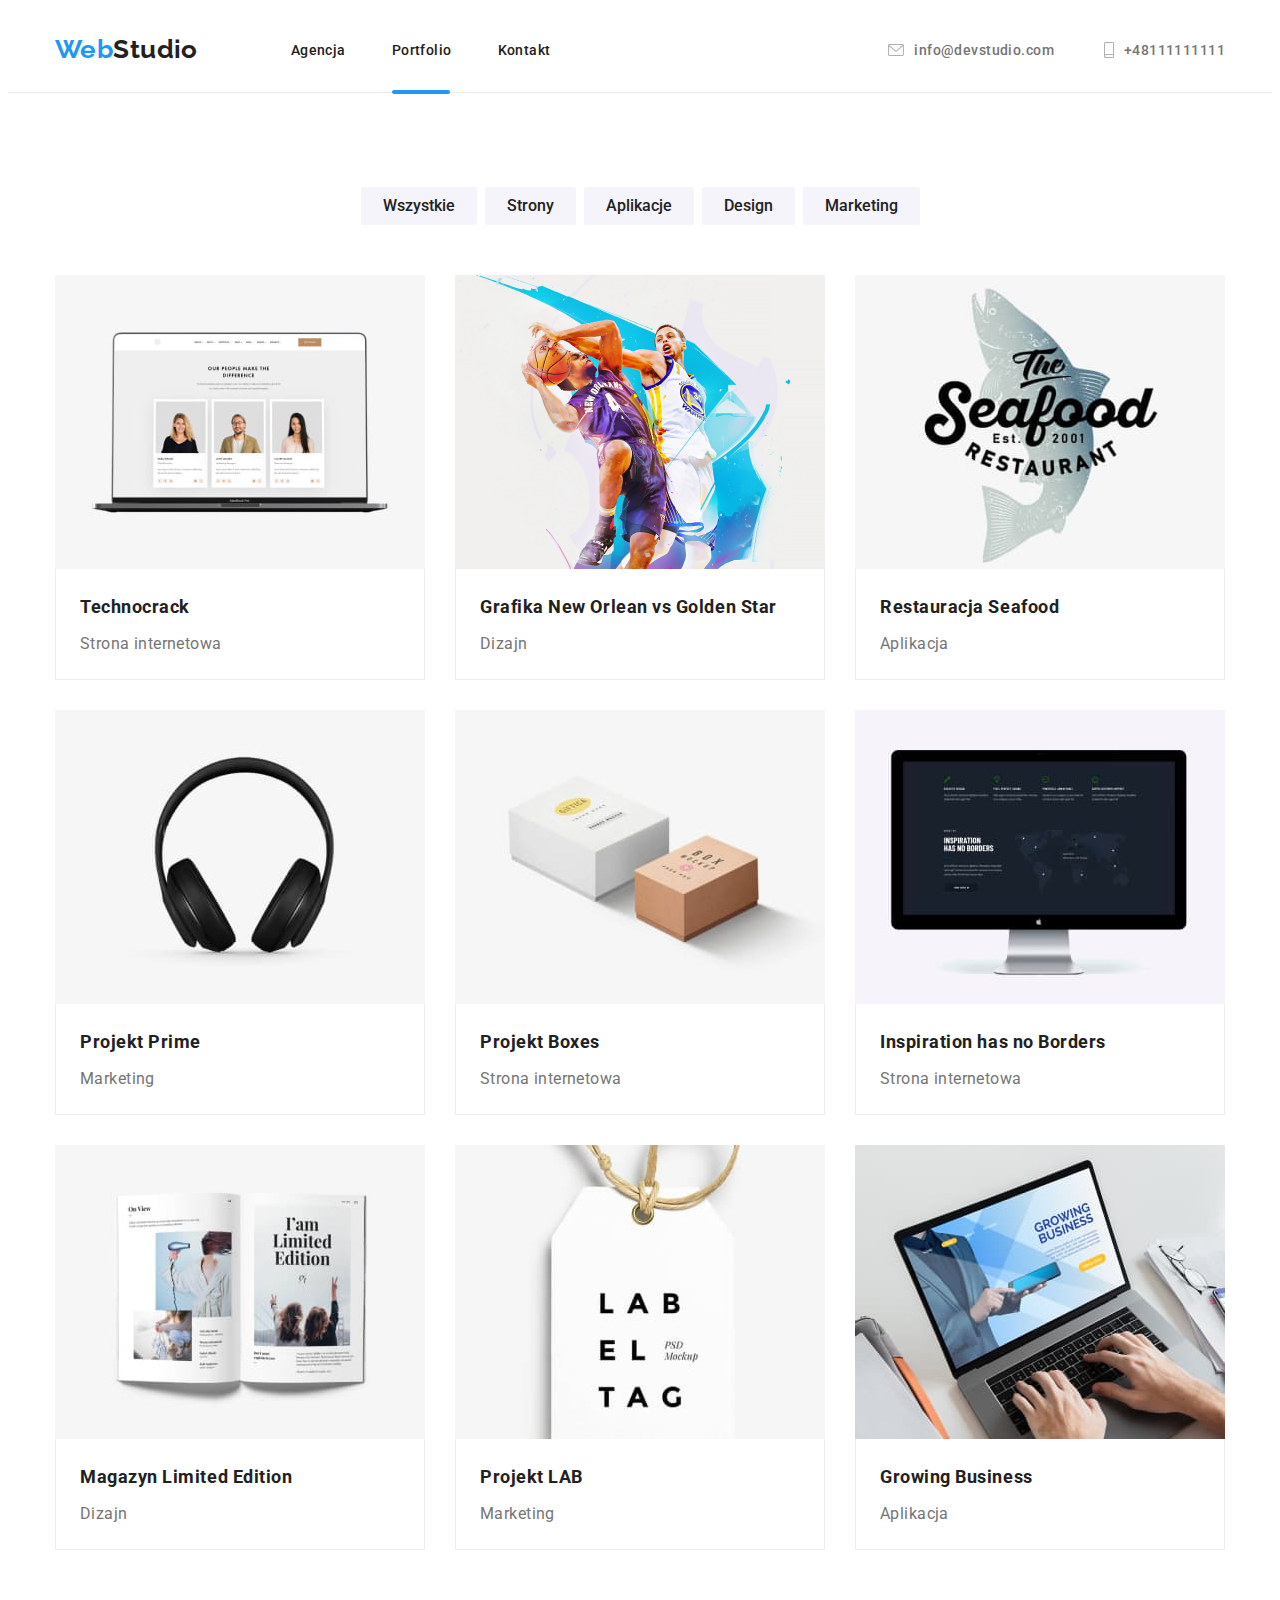
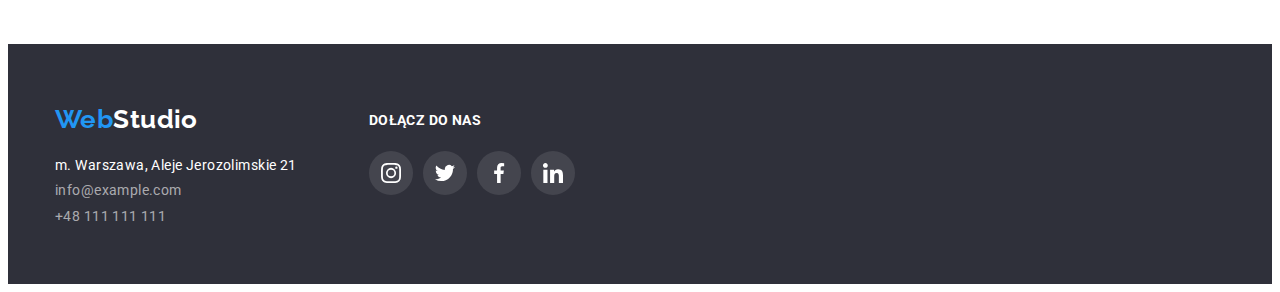
==== portfolio.html @ 508abc3a "added previous repository" ====
<!DOCTYPE html>
<html lang="en">
  <head>
    <link
      rel="stylesheet"
      href="https://cdnjs.cloudflare.com/ajax/libs/modern-normalize/1.1.0/modern-normalize.min.css"
      integrity="sha512-wpPYUAdjBVSE4KJnH1VR1HeZfpl1ub8YT/NKx4PuQ5NmX2tKuGu6U/JRp5y+Y8XG2tV+wKQpNHVUX03MfMFn9Q=="
      crossorigin="anonymous"
      referrerpolicy="no-referrer"
    />
    <link rel="preconnect" href="https://fonts.googleapis.com" />
    <link rel="preconnect" href="https://fonts.gstatic.com" crossorigin />
    <link
      href="https://fonts.googleapis.com/css2?family=Raleway:wght@700&family=Roboto:wght@400;500;700;900&display=swap"
      rel="stylesheet"
    />
    <meta charset="UTF-8" />
    <meta http-equiv="X-UA-Compatible" content="IE=edge" />
    <meta name="viewport" content="width=device-width, initial-scale=1.0" />
    <title>Portfolio</title>
    <link rel="stylesheet" href="css/styles.css" />
  </head>
  <body>
    <header>
      <section class="header">
        <div class="container header-container">
          <nav class="header_nav">
            <a href="index.html" class="header_logo"
              ><span class="logo_first_part">Web</span>Studio</a
            >
            <ul class="header_menu_list">
              <li class="header_menu_item">
                <a href="index.html" class="header_menu_link">Agencja</a>
              </li>
              <li class="header_menu_item">
                <a
                  href="portfolio.html"
                  class="header_menu_link is-activeB is-active"
                  >Portfolio</a
                >
              </li>
              <li class="header_menu_item">
                <a href="" class="header_menu_link">Kontakt</a>
              </li>
            </ul>
          </nav>
          <ul class="header_contact_list">
            <li class="header_contact_item">
              <a href="mailto:info@devstudio.com" class="header_contact_link">
                <svg class="icon header-icon" width="16" height="12">
                  <use href="./images/icon.svg#icon-envelope"></use>
                </svg>
                info@devstudio.com
              </a>
            </li>
            <li class="header_contact_item">
              <a href="tel:+48111111111" class="header_contact_link">
                <svg class="icon header-icon" width="10" height="16">
                  <use href="./images/icon.svg#icon-smartphone"></use>
                </svg>
                +48111111111
              </a>
            </li>
          </ul>
        </div>
      </section>
    </header>

    <main>
      <section class="portfolio-filters section">
        <div class="container footer-container">
          <ul class="filters_list">
            <li class="filters_item">
              <button class="filters_button" type="button">Wszystkie</button>
            </li>
            <li class="filters_item">
              <button class="filters_button" type="button">Strony</button>
            </li>
            <li class="filters_item">
              <button class="filters_button" type="button">Aplikacje</button>
            </li>
            <li class="filters_item">
              <button class="filters_button" type="button">Design</button>
            </li>
            <li class="filters_item">
              <button class="filters_button" type="button">Marketing</button>
            </li>
          </ul>

          <ul class="portfolio_list">
            <li class="portfolio_item">
              <div class="overlay">
                <p class="portfolio_overlay_text">
                  Technocrack jest popularną platformą wykorzystywaną do
                  rozpowszechniania koronawirusa. Firmy wykorzystują tę
                  platformę do celów szpiegowskich i ataków na niezabezpieczone
                  serwery konkurencji
                </p>
              </div>
              <img
                src="images/technocrack.jpg"
                alt=" Strona intermetowa technocrack"
                width="370"
                height="294"
              />
              <figcaption class="portfolio_figcaption">
                <h3 class="portfolio_tittle">Technocrack</h3>
                <p class="portfolio_text">Strona internetowa</p>
              </figcaption>
            </li>
            <li class="portfolio_item">
              <div class="overlay">
                <p class="portfolio_overlay_text">
                  Technocrack jest popularną platformą wykorzystywaną do
                  rozpowszechniania koronawirusa. Firmy wykorzystują tę
                  platformę do celów szpiegowskich i ataków na niezabezpieczone
                  serwery konkurencji
                </p>
              </div>
              <img
                src="images/neworleanvsgoldenstar.jpg"
                alt="Grafika New Orlean vs Golden Stare"
                width="370"
                height="294"
              />
              <figcaption class="portfolio_figcaption">
                <h3 class="portfolio_tittle">
                  Grafika New Orlean vs Golden Star
                </h3>
                <p class="portfolio_text">Dizajn</p>
              </figcaption>
            </li>
            <li class="portfolio_item">
              <div class="overlay">
                <p class="portfolio_overlay_text">
                  Technocrack jest popularną platformą wykorzystywaną do
                  rozpowszechniania koronawirusa. Firmy wykorzystują tę
                  platformę do celów szpiegowskich i ataków na niezabezpieczone
                  serwery konkurencji
                </p>
              </div>
              <img
                src="images/seafoodrest.jpg"
                alt="Restauracja Seafood"
                width="370"
                height="294"
              />
              <figcaption class="portfolio_figcaption">
                <h3 class="portfolio_tittle">Restauracja Seafood</h3>
                <p class="portfolio_text">Aplikacja</p>
              </figcaption>
            </li>
            <li class="portfolio_item">
              <div class="overlay">
                <p class="portfolio_overlay_text">
                  Technocrack jest popularną platformą wykorzystywaną do
                  rozpowszechniania koronawirusa. Firmy wykorzystują tę
                  platformę do celów szpiegowskich i ataków na niezabezpieczone
                  serwery konkurencji
                </p>
              </div>
              <img
                src="images/projectprime.jpg"
                alt="Projekt Prime"
                width="370"
                height="294"
              />

              <figcaption class="portfolio_figcaption">
                <h3 class="portfolio_tittle">Projekt Prime</h3>
                <p class="portfolio_text">Marketing</p>
              </figcaption>
            </li>
            <li class="portfolio_item">
              <div class="overlay">
                <p class="portfolio_overlay_text">
                  Technocrack jest popularną platformą wykorzystywaną do
                  rozpowszechniania koronawirusa. Firmy wykorzystują tę
                  platformę do celów szpiegowskich i ataków na niezabezpieczone
                  serwery konkurencji
                </p>
              </div>
              <img
                src="images/projectboxes.jpg"
                alt="Projekt Boxes"
                width="370"
                height="294"
              />
              <figcaption class="portfolio_figcaption">
                <h3 class="portfolio_tittle">Projekt Boxes</h3>
                <p class="portfolio_text">Strona internetowa</p>
              </figcaption>
            </li>
            <li class="portfolio_item">
              <div class="overlay">
                <p class="portfolio_overlay_text">
                  Technocrack jest popularną platformą wykorzystywaną do
                  rozpowszechniania koronawirusa. Firmy wykorzystują tę
                  platformę do celów szpiegowskich i ataków na niezabezpieczone
                  serwery konkurencji
                </p>
              </div>
              <img
                src="images/inspirationhasnoborders.jpg"
                alt="Kobieta w marynarce"
                width="370"
                height="294"
              />
              <figcaption class="portfolio_figcaption">
                <h3 class="portfolio_tittle">Inspiration has no Borders</h3>
                <p class="portfolio_text">Strona internetowa</p>
              </figcaption>
            </li>
            <li class="portfolio_item">
              <div class="overlay">
                <p class="portfolio_overlay_text">
                  Technocrack jest popularną platformą wykorzystywaną do
                  rozpowszechniania koronawirusa. Firmy wykorzystują tę
                  platformę do celów szpiegowskich i ataków na niezabezpieczone
                  serwery konkurencji
                </p>
              </div>
              <img
                src="images/limitededition.jpg"
                alt="Magazyn Limited Edition"
                width="370"
                height="294"
              />
              <figcaption class="portfolio_figcaption">
                <h3 class="portfolio_tittle">Magazyn Limited Edition</h3>
                <p class="portfolio_text">Dizajn</p>
              </figcaption>
            </li>
            <li class="portfolio_item">
              <div class="overlay">
                <p class="portfolio_overlay_text">
                  Technocrack jest popularną platformą wykorzystywaną do
                  rozpowszechniania koronawirusa. Firmy wykorzystują tę
                  platformę do celów szpiegowskich i ataków na niezabezpieczone
                  serwery konkurencji
                </p>
              </div>
              <img
                src="images/projectlab.jpg"
                alt="Projekt LAB"
                width="370"
                height="294"
              />
              <figcaption class="portfolio_figcaption">
                <h3 class="portfolio_tittle">Projekt LAB</h3>
                <p class="portfolio_text">Marketing</p>
              </figcaption>
            </li>
            <li class="portfolio_item">
              <div class="overlay">
                <p class="portfolio_overlay_text">
                  Technocrack jest popularną platformą wykorzystywaną do
                  rozpowszechniania koronawirusa. Firmy wykorzystują tę
                  platformę do celów szpiegowskich i ataków na niezabezpieczone
                  serwery konkurencji
                </p>
              </div>
              <img
                src="images/growingbusiness.jpg"
                alt="Growing business"
                width="370"
                height="294"
              />
              <figcaption class="portfolio_figcaption">
                <h3 class="portfolio_tittle">Growing Business</h3>
                <p class="portfolio_text">Aplikacja</p>
              </figcaption>
            </li>
          </ul>
        </div>
      </section>
    </main>

    <footer class="footer">
      <div class="container">
        <div class="footer_display_container">
          <div class="footer-container">
            <a href="" class="footer_logo">
              <span class="logo_first_part">Web</span>Studio</a
            >
            <address>
              <ul class="footer_list">
                <li>
                  <a
                    class="footer_link footer-localisation"
                    href="https://goo.gl/maps/kYdDBKaU15SzFSr7A"
                    target="_blank"
                    >m. Warszawa, Aleje Jerozolimskie 21</a
                  >
                </li>
                <li>
                  <a class="footer_link" href="mailto:info@example.com"
                    >info@example.com</a
                  >
                </li>
                <li>
                  <a class="footer_link" href="tel:+48111111111">
                    +48 111 111 111</a
                  >
                </li>
              </ul>
            </address>
          </div>
          <div class="container footer-icon-container">
            <h2 class="joinus_tittle">DOŁĄCZ DO NAS</h2>
            <ul class="joinus_list">
              <li class="joinus_item">
                <a href="#" target="_blank" class="joinus_link">
                  <svg class="icon joinus-icon" width="44" height="44">
                    <use href="./images/icon.svg#icon-instagram"></use>
                  </svg>
                </a>
              </li>
              <li class="joinus_item">
                <a href="#" target="_blank" class="joinus_link">
                  <svg class="icon joinus-icon" width="44" height="44">
                    <use href="./images/icon.svg#icon-twitter"></use>
                  </svg>
                </a>
              </li>
              <li class="joinus_item">
                <a href="#" target="_blank" class="joinus_link">
                  <svg class="icon joinus-icon" width="44" height="44">
                    <use href="./images/icon.svg#icon-facebook"></use>
                  </svg>
                </a>
              </li>
              <li class="joinus_item">
                <a href="#" target="_blank" class="joinus_link">
                  <svg class="icon joinus-icon" width="44" height="44">
                    <use href="./images/icon.svg#icon-linkedin"></use>
                  </svg>
                </a>
              </li>
            </ul>
          </div>
        </div>
      </div>
    </footer>
  </body>
</html>
---- css/styles.css ----
:root {
  --primary-fonts: "Roboto", sans-serif;
  --logo-fonts: "Raleway", sans-serif;
  --color-one: #2196f3;
  --color-two: #212121;
  --color-three: #757575;
  --color-four: #ffffff;
  --color-five: #f5f4fa;
  --color-six: #2f303a;
  --color-seven: #000000;
  --color-eight: #afb1b8;
}
/*basic web styles*/
body {
  font-family: var(--primary-fonts);
  color: var(--color-seven);
  background-color: var(--color-four);
  letter-spacing: 0.03em;
  font-size: 14px;
  position: relative;
}
h1,
h2,
h3,
p,
ul,
li {
  margin: 0;
  padding: 0;
}
.container {
  width: 1170px;
  margin: 0 auto;
}

/*header styles*/
.header-container,
.header_nav,
.header_menu_list,
.header_contact_list {
  display: flex;
}
.header_menu_list {
  display: flex;
  justify-content: space-between;
  align-items: center;
}

.header-container {
  justify-content: space-between;
  padding: 24px 0;
  align-items: center;
}
.header_contact_link {
  display: flex;
  align-items: center;
  transition: color 250ms cubic-bezier(0.4, 0, 0.2, 1);
}
.header_menu_item:not(:last-child) {
  padding-right: 46px;
}
.header_contact_item:not(:last-child) {
  padding-right: 50px;
}

.header {
  border-bottom: 1px solid #ececec;
}
.header_logo {
  font-family: var(--logo-fonts);
  font-weight: 700;
  font-size: 26px;
  color: var(--color-two);
  line-height: 1.38;
  margin-right: 93px;
}
.logo_first_part {
  color: var(--color-one);
}
.header_logo,
.header_menu_link,
.header_contact_link {
  text-decoration: none;
}
.header_menu_list,
.header_contact_list {
  list-style: none;
}
.header_menu_link {
  color: var(--color-two);
  font-weight: 500;
  cursor: pointer;
  line-height: 1.17;
  transition: color 250ms cubic-bezier(0.4, 0, 0.2, 1);
}
.is-active {
  position: relative;
}
.header_menu_link:hover,
.header_contact_link:hover {
  color: var(--color-one);
}
.header_contact_link {
  color: var(--color-three);
  font-weight: 500;
  cursor: pointer;
}
.header_contact_link:hover > svg {
  fill: var(--color-one);
}
.header_contact_link > svg {
  transition: fill 250ms cubic-bezier(0.4, 0, 0.2, 1);
}
.is-activeA::after {
  content: "";
  background-color: var(--color-one);
  width: 53px;
  height: 4px;
  border-radius: 2px;
  position: absolute;
  top: 48px;
  display: block;
}
.is-activeB::after {
  content: "";
  background-color: var(--color-one);
  width: 58px;
  height: 4px;
  border-radius: 2px;
  position: absolute;
  top: 48px;
  display: block;
}

/*section class settings*/
.section {
  padding: 94px 0;
  width: 100%;
}
/*headline*/
.headline {
  background-color: var(--color-six);
  background-image: linear-gradient(
      to bottom,
      rgba(47, 48, 58, 0.4) 0%,
      rgba(47, 48, 58, 0.4) 50%
    ),
    url(../images/headerbackground.jpg);
  background-position: center;
  background-size: cover;
  background-repeat: no-repeat;
  max-width: 1600px;
  margin: 0 auto;
  color: var(--color-four);
  letter-spacing: 0.06em;
  text-align: center;
}

.headline_tittle {
  font-size: 44px;
  font-weight: 900;
  line-height: 1.36;
  padding-top: 106px;
}
.headline_button {
  color: var(--color-four);
  background-color: var(--color-one);
  font-weight: 700;
  font-size: 16px;
  width: 200px;
  height: 50px;
  border-radius: 4px;
  border: none;
  line-height: 1.88;
  margin-bottom: 106px;
  margin-top: 50px;
}
.headline_button:hover {
  cursor: pointer;
}

/*describtion*/

.describtion_list {
  list-style: none;
  display: flex;
  gap: 30px;
}

.describtion_head {
  color: var(--color-two);
  font-weight: 700;
  line-height: 1.17;
  padding-bottom: 10px;
}
.describtion_text {
  color: var(--color-three);
  font-weight: 400;
  line-height: 1.71;
}
/*what we do*/
.what-we-do_tittle {
  font-size: 36px;
  font-weight: 700;
  text-align: center;
  line-height: 1.17;
  margin-bottom: 50px;
}
.what-we-do_list {
  list-style: none;
  display: flex;
  gap: 30px;
}
.what-we-do.section {
  padding-bottom: 84px;
  padding-top: 0;
}
.what-we-do_card {
  position: relative;
}
.what-we-do_label {
  font-weight: 700;
  line-height: 16px;
  text-align: center;
  letter-spacing: 0.03em;
  text-transform: uppercase;
  color: var(--color-four);
  background-color: rgba(47, 48, 58, 0.8);
  padding-bottom: 27px;
  padding-top: 27px;
  position: absolute;
  bottom: 0;
  right: 0;
  left: 0;
}
/*our team*/
.ourteam {
  background-color: var(--color-five);
}
.ourteam_main_tittle {
  font-size: 36px;
  font-weight: 700;
  text-align: center;
  line-height: 1.17;
  margin-bottom: 50px;
}
.ourteam_list {
  list-style: none;
  display: flex;
  gap: 30px;
  justify-content: space-between;
}
figure {
  margin: 0;
}

.ourteam_card {
  background-color: var(--color-four);
  text-align: center;
  border-radius: 0px 0px 4px 4px;
  box-shadow: 0px 4px 4px 0px rgba(0, 0, 0, 0.25);
}

.ourteam_subtittle {
  font-weight: 700;
  font-size: 16px;
  line-height: 1.17;
  padding-top: 30px;
  padding-bottom: 10px;
}
.ourteam_text {
  font-weight: 400;
  font-size: 16px;
  color: var(--color-three);
  line-height: 1.17;
  padding-bottom: 16px;
}
/*ourclients section*/
.our_clients_main_tittle {
  font-size: 36px;
  font-weight: 700;
  text-align: center;
  line-height: 1.17;
  margin-bottom: 50px;
}

.our_clients_list {
  display: flex;
  list-style: none;
  justify-content: space-between;
}
.our_clients-icon {
  margin: 16px 32px 16px 32px;
}
.our_clients_item {
  border: var(--color-eight) 1px solid;
  border-radius: 4px;
}
.our_clients_item:hover {
  border: var(--color-one) 1px solid;
  border-radius: 4px;
}

/*footer*/
.footer {
  background-color: var(--color-six);
}
.footer_logo {
  font-family: var(--logo-fonts);
  font-weight: 700;
  font-size: 26px;
  color: var(--color-four);
  line-height: 1.17;
  padding-top: 60px;
  margin-bottom: 23px;
  display: inline-block;
  margin-right: 171px;
}

.footer_list {
  list-style: none;
  padding-bottom: 60px;
}
.footer_list li:not(:last-child) {
  margin-bottom: 9px;
}
.footer_list,
.footer_logo,
.footer_link {
  text-decoration: none;
}

.footer_link {
  color: rgba(255, 255, 255, 0.6);
  font-weight: 400;
  font-style: normal;
  line-height: 1.17;
  transition: color 250ms cubic-bezier(0.4, 0, 0.2, 1);
}
.footer-localisation {
  color: var(--color-four);
}

.footer_link:hover {
  color: var(--color-one);
  cursor: pointer;
}
.footer_display_container {
  display: flex;
}
.footer-icon-container {
  margin-top: 68px;
}
.joinus_list {
  list-style: none;
  display: flex;
  gap: 10px;
}
.joinus_tittle {
  color: var(--color-four);
  font-weight: 700;
  line-height: 1.17;
  margin-bottom: 23px;
  font-size: 14px;
  vertical-align: text-bottom;
}

/*portfolio.html*/

.filters_list,
.portfolio_list {
  list-style: none;
  display: flex;
}
.filters_button {
  background-color: var(--color-five);
  border: none;
  border-radius: 2px;
  color: var(--color-two);
  text-align: center;
  font-size: 16px;
  font-weight: 500;
  font-family: var(--primary-fonts);
  line-height: 1.625;
  padding: 6px 22px 6px 22px;
  transition: background 250ms cubic-bezier(0.4, 0, 0.2, 1),
    color 250ms cubic-bezier(0.4, 0, 0.2, 1),
    box-shadow 250ms cubic-bezier(0.4, 0, 0.2, 1);
}
.filters_list {
  align-items: center;
  justify-content: center;
  gap: 8px;
  margin-bottom: 50px;
}
.filters_button:hover {
  color: var(--color-four);
  background-color: var(--color-one);
  cursor: pointer;
  box-shadow: 0px 4px 4px 0px rgba(0, 0, 0, 0.25);
}
.portfolio_list {
  flex-wrap: wrap;
  gap: 30px;
}
img {
  display: block;
}
.portfolio_figcaption {
  border-bottom: 1px solid #eeeeee;
  border-right: 1px solid #eeeeee;
  border-left: 1px solid #eeeeee;
  background: white;
  position: relative;
  overflow: hidden;
}

.portfolio_tittle {
  color: var(--color-two);
  font-size: 18px;
  font-weight: 700;
  letter-spacing: 0.03em;
  line-height: 2;
  margin: 0px 24px 4px 24px;
  padding-top: 20px;
}
.portfolio_text {
  font-size: 16px;
  font-weight: 400;
  color: var(--color-three);
  line-height: 1.87;
  margin: 0 24px 20px 24px;
}
.portfolio_item {
  position: relative;
  overflow: hidden;
  transition: box-shadow 250ms cubic-bezier(0.4, 0, 0.2, 1);
}
.portfolio_item:hover {
  box-shadow: 0px 4px 4px rgba(0, 0, 0, 0.25);
}
.overlay {
  min-height: 294px;
  padding: 49px 24px 49px 45px;
  transform: translateY(100%);
  width: 370px;
  position: absolute;
  top: 0;
  background-color: rgba(33, 150, 243, 0.9);
  transition: transform 250ms cubic-bezier(0.4, 0, 0.2, 1);
}
.portfolio_overlay_text {
  color: var(--color-four);
  font-weight: 400;
  font-size: 18px;
  line-height: 1.56;
}
.portfolio_item:hover .overlay,
.overlay:focus {
  transform: translateY(0);
}

/*icons*/
.icon {
  fill: var(--color-eight);
}
.header-icon {
  margin-right: 10px;
}
.header-icon:hover {
  transition: fill 250ms cubic-bezier(0.4, 0, 0.2, 1);
}
.team_icon_list {
  display: flex;
  justify-content: space-between;
  padding-left: 32px;
  padding-right: 32px;
  padding-bottom: 30px;
  list-style: none;
}
.ourteam-icon:hover {
  fill: var(--color-four);
  background: var(--color-one);
  border-radius: 50%;
}
.our_clients-icon:hover {
  fill: var(--color-one);
}
.joinus-icon {
  fill: var(--color-four);
  background-color: rgba(255, 255, 255, 0.1);
  border-radius: 50%;
}
.joinus-icon:hover {
  fill: var(--color-four);
  background-color: var(--color-one);
  border-radius: 50%;
}

.describtion_icons {
  fill: var(--color-two);
  margin: 25px 100px 25px 100px;
}

.describtion_icons_background {
  background-color: var(--color-five);
  margin-bottom: 30px;
  border-radius: 4px;
}
/*backdrop modal*/
.backdrop {
  position: fixed;
  top: 0;
  width: 100%;
  height: 100%;
  background-color: rgba(0, 0, 0, 0.8);
  display: flex;
  justify-content: center;
  align-items: center;
}
.modal {
  width: 528px;
  height: 581px;
  background: var(--color-four);
  position: relative;
  box-shadow: 0px 1px 3px rgba(0, 0, 0, 0.12), 0px 1px 1px rgba(0, 0, 0, 0.14),
    0px 2px 1px rgba(0, 0, 0, 0.2);
  border-radius: 4px;
  display: flex;
  animation: modal-open 3s forwards;
}
.closingbutton {
  position: absolute;
  top: 8px;
  right: 8px;
  text-align: center;
  border-radius: 50px;
  width: 30px;
  height: 30px;
  border: 1px solid rgba(0, 0, 0, 0.1);
  background: none;
  display: flex;
  align-items: center;
  justify-content: center;
}
.closingbutton:hover {
  cursor: pointer;
}
.closeicon {
  fill: var(--color-seven);
}
.is-hidden {
  display: none;
}
@keyframes modal-open {
  0% {
    opacity: 0;
  }
  100% {
    opacity: 1;
  }
}
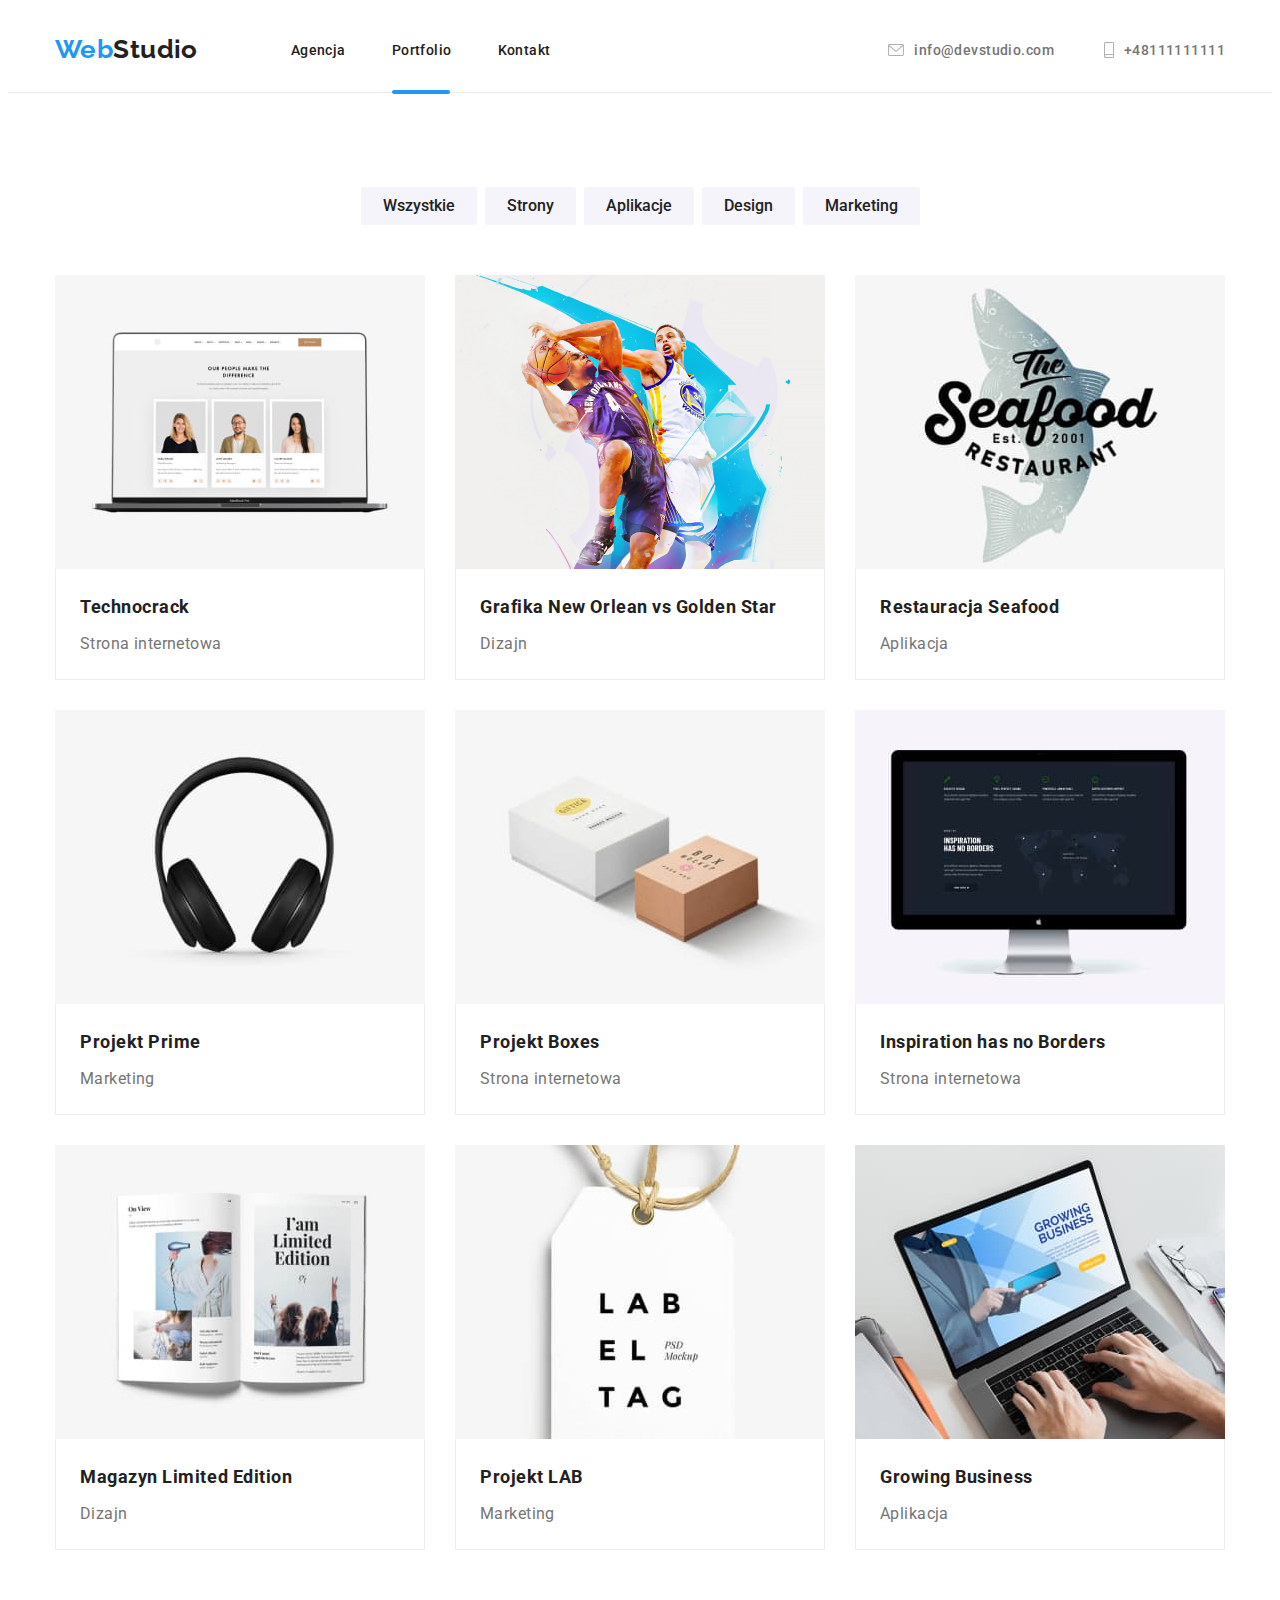
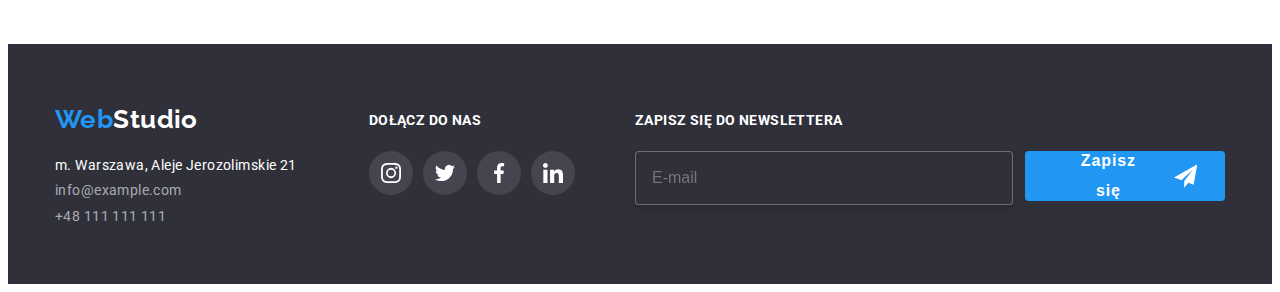
==== commit 11a16e06: "." ====
--- a/portfolio.html
+++ b/portfolio.html
@@ -339,6 +339,23 @@
               </li>
             </ul>
           </div>
+          <div class="container footer-newsletter-container">
+            <h2 class="newsletter_tittle">ZAPISZ SIĘ DO NEWSLETTERA</h2>
+            <form class="newsletter_form">
+              <input
+                name="newsletter"
+                type="email"
+                placeholder="E-mail"
+                class="newsletter_input"
+              />
+              <button type="submit" class="newsletter_button">
+                <h2>Zapisz się</h2>
+                <svg class="newsletter_button_icon" width="24" height="24">
+                  <use href="./images/icon.svg#icon-send"></use>
+                </svg>
+              </button>
+            </form>
+          </div>
         </div>
       </div>
     </footer>
--- a/css/styles.css
+++ b/css/styles.css
@@ -299,6 +299,12 @@
 .our_clients_item:hover {
   border: var(--color-one) 1px solid;
   border-radius: 4px;
+  transition: color 250ms cubic-bezier(0.4, 0, 0.2, 1),
+    border 250ms cubic-bezier(0.4, 0, 0.2, 1);
+}
+.our_clients_item:hover a > svg {
+  fill: var(--color-one);
+  transition: fill 250ms cubic-bezier(0.4, 0, 0.2, 1);
 }
 
 /*footer*/
@@ -347,8 +353,11 @@
 }
 .footer_display_container {
   display: flex;
-}
-.footer-icon-container {
+
+  justify-content: center;
+}
+.footer-icon-container,
+.footer-newsletter-container {
   margin-top: 68px;
 }
 .joinus_list {
@@ -356,13 +365,53 @@
   display: flex;
   gap: 10px;
 }
-.joinus_tittle {
+.joinus_tittle,
+.newsletter_tittle {
   color: var(--color-four);
   font-weight: 700;
   line-height: 1.17;
   margin-bottom: 23px;
   font-size: 14px;
   vertical-align: text-bottom;
+}
+.newsletter_button {
+  background-color: var(--color-one);
+  border-radius: 4px;
+  border: none;
+  cursor: pointer;
+  width: 200px;
+  height: 50px;
+  display: flex;
+  align-items: center;
+  padding: 0 28px 0 42px;
+}
+.newsletter_button h2 {
+  color: var(--color-four);
+  font-weight: 700;
+  font-size: 16px;
+  line-height: 1.88;
+  letter-spacing: 0.055em;
+}
+.newsletter_input {
+  width: 358px;
+  height: 50px;
+  margin-right: 12px;
+  font-weight: 400;
+  font-size: 16px;
+  line-height: 1.25;
+  color: rgba(255, 255, 255, 0.6);
+  padding-left: 16px;
+  background-color: var(--color-six);
+  border: 1px solid rgba(255, 255, 255, 0.3);
+  filter: drop-shadow(0px 4px 4px rgba(0, 0, 0, 0.15));
+  border-radius: 4px;
+}
+.newsletter_form {
+  display: flex;
+}
+.newsletter_button_icon {
+  fill: var(--color-four);
+  margin-left: 24px;
 }
 
 /*portfolio.html*/
@@ -483,9 +532,7 @@
   background: var(--color-one);
   border-radius: 50%;
 }
-.our_clients-icon:hover {
-  fill: var(--color-one);
-}
+
 .joinus-icon {
   fill: var(--color-four);
   background-color: rgba(255, 255, 255, 0.1);
@@ -526,7 +573,7 @@
   box-shadow: 0px 1px 3px rgba(0, 0, 0, 0.12), 0px 1px 1px rgba(0, 0, 0, 0.14),
     0px 2px 1px rgba(0, 0, 0, 0.2);
   border-radius: 4px;
-  display: flex;
+
   animation: modal-open 3s forwards;
 }
 .closingbutton {
@@ -560,3 +607,53 @@
     opacity: 1;
   }
 }
+.order_form {
+  margin: 0 40px;
+}
+.form_tittle {
+  font-weight: 700;
+  font-size: 20px;
+  line-height: 23px;
+  text-align: center;
+  letter-spacing: 0.03em;
+  color: var(--color-two);
+  margin-top: 40px;
+  margin-bottom: 12px;
+}
+.form_list {
+  list-style: none;
+}
+.form_list_item {
+  display: flex;
+  flex-direction: column;
+}
+.form_button {
+  font-weight: 700;
+  font-size: 16px;
+  line-height: 1.88;
+  letter-spacing: 0.06em;
+  align-items: center;
+  padding: 10px 76px;
+  color: var(--color-four);
+  background-color: var(--color-one);
+  border-radius: 4px;
+  border: none;
+  cursor: pointer;
+  filter:drop-shadow(0px 4px 4px rgba(0, 0, 0, 0.25));
+}
+.form_input {
+  border: 1px solid rgba(33, 33, 33, 0.2);
+  border-radius: 4px;
+  padding-left: 42px;
+  padding-top:12px;
+  padding-bottom: 12px;
+}
+.form_textarea {
+  border: 1px solid rgba(33, 33, 33, 0.2);
+  border-radius: 4px;
+  padding:12px 16px 12px 16px;
+}
+.input_label{
+  color: var(--color-three);
+  margin-bottom:4px;
+}
